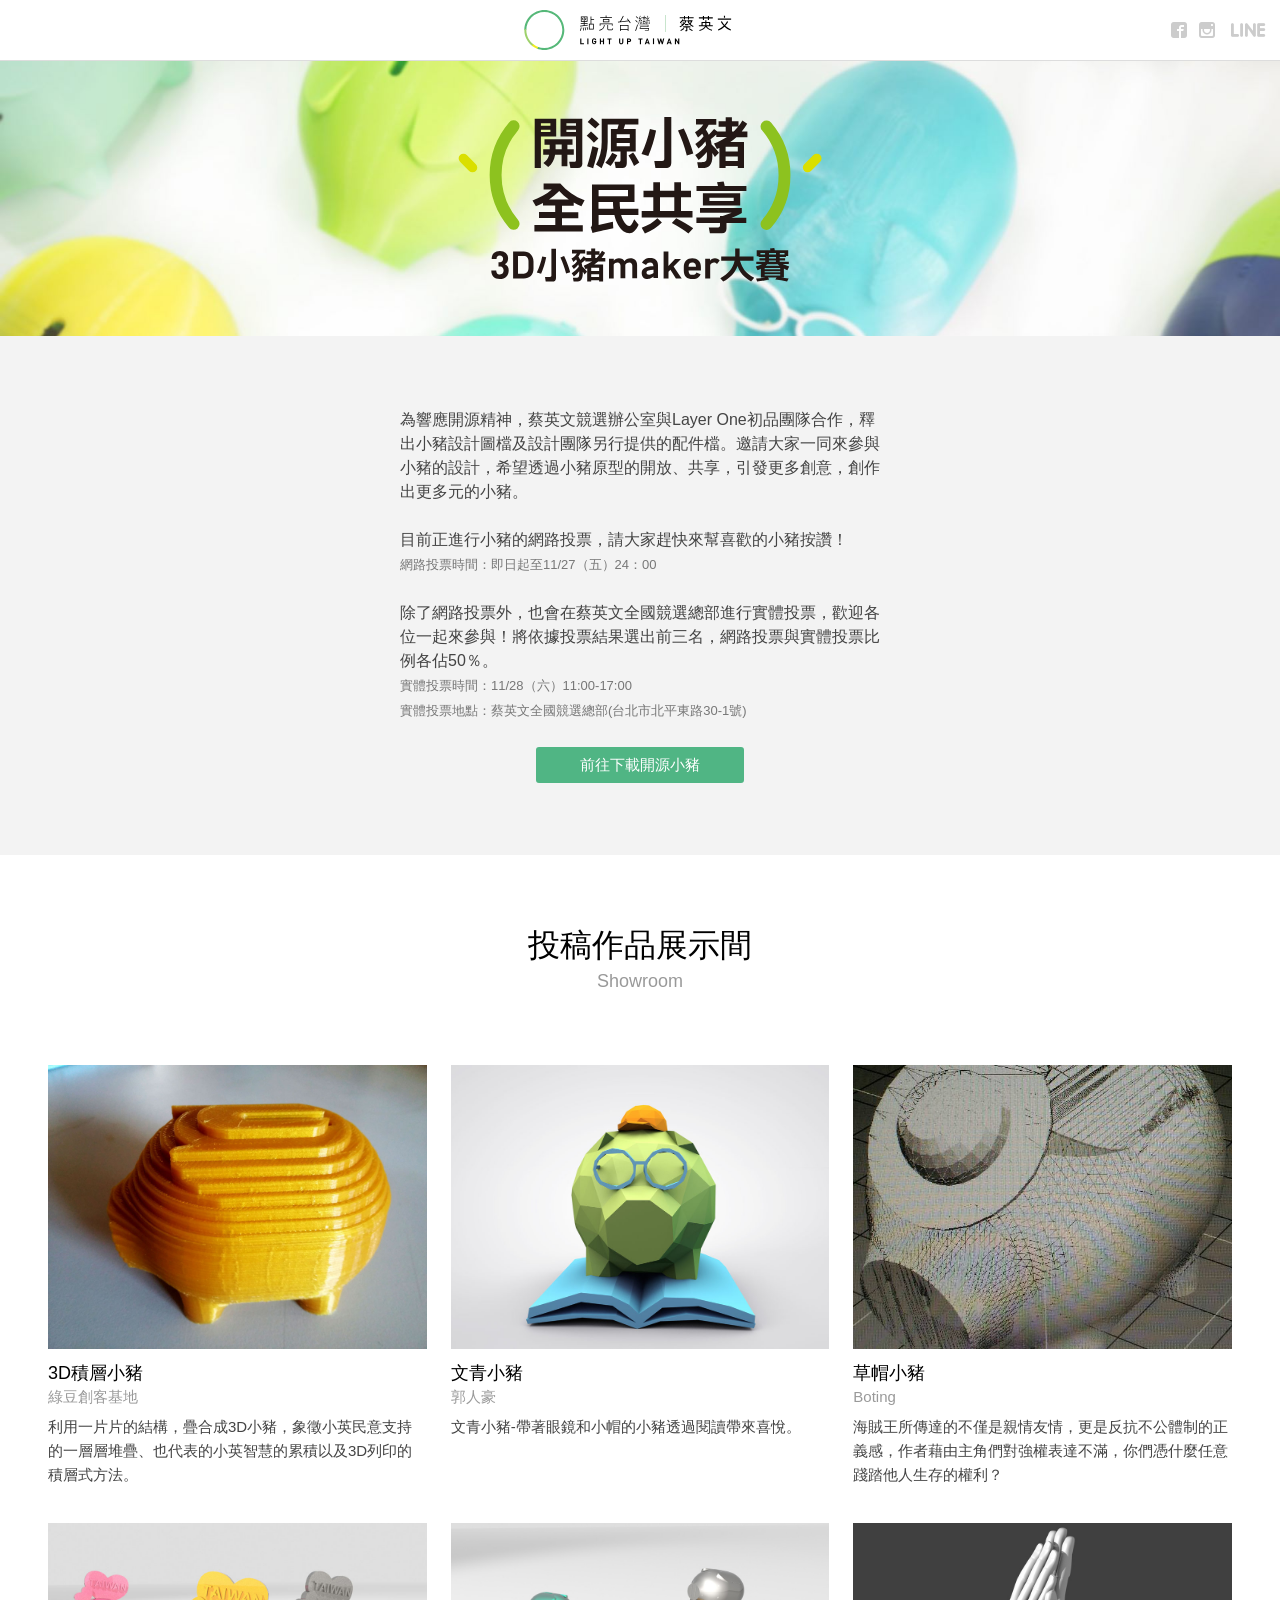
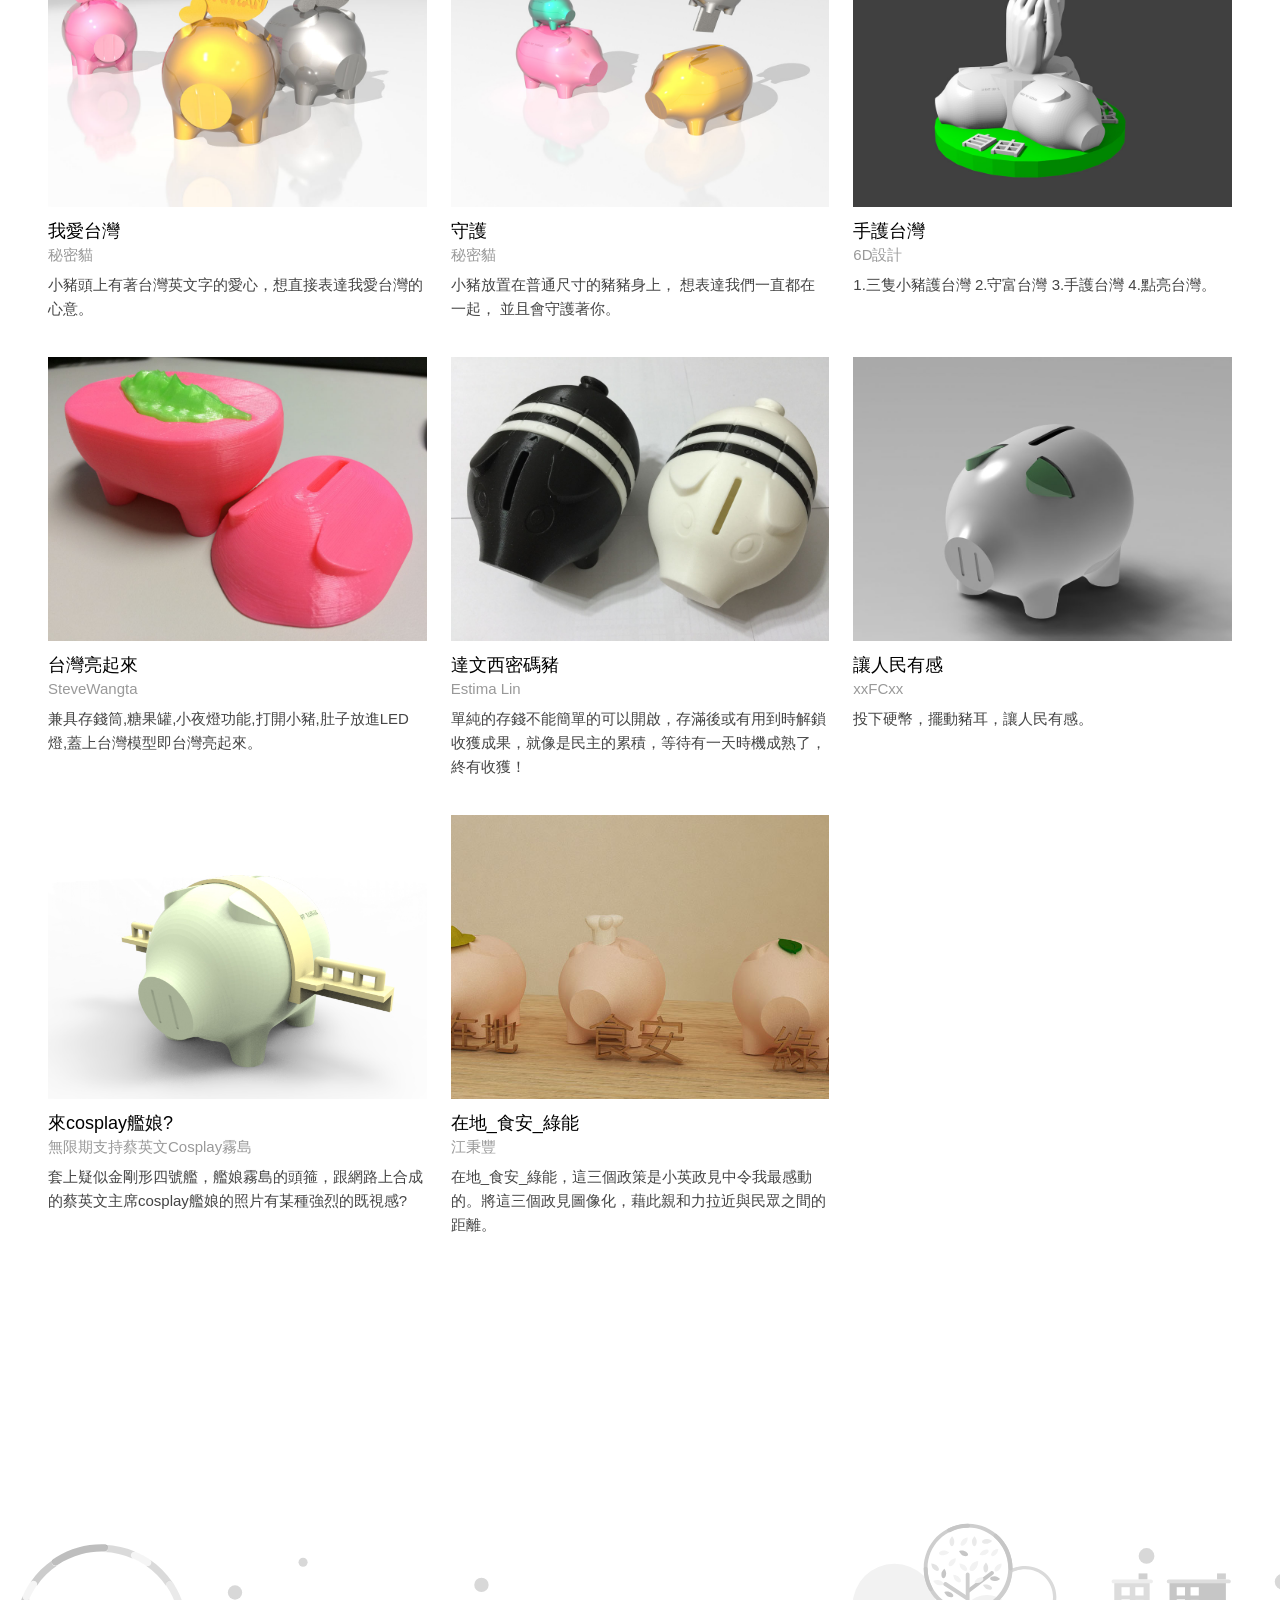
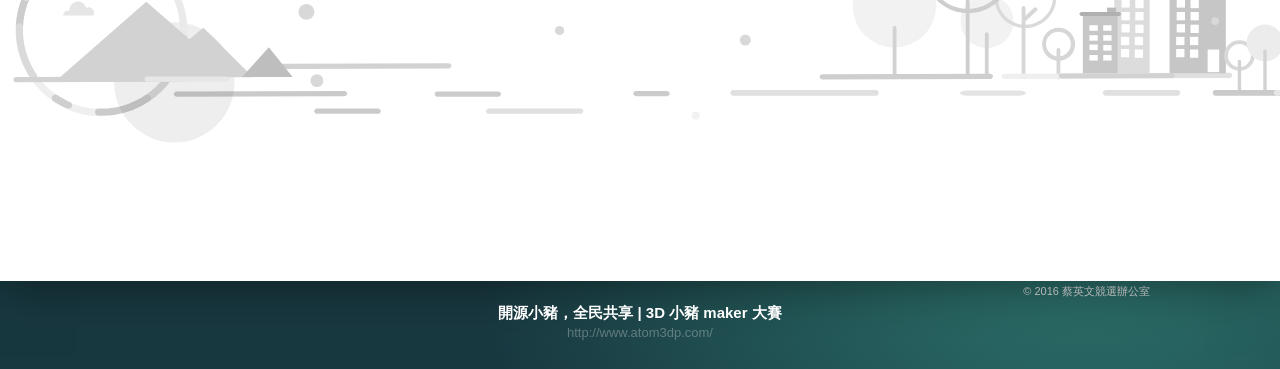
==== index.html @ 20036507 "init" ====
<!DOCTYPE html><html lang="zh-TW"><head><meta content="IE=edge,chrome=1" http-equiv="X-UA-Compatible"><meta charset="utf-8"><meta content="width=device-width, initial-scale=1" name="viewport"><link href="/stylesheets/all.css" media="screen" rel="stylesheet" type="text/css" />
<link href="/vendor/icomoon/style.css" media="screen" rel="stylesheet" type="text/css" /><script src="/vendor/modernizr.custom.76886.js" type="text/javascript"></script><script src="//ajax.googleapis.com/ajax/libs/jquery/1.10.2/jquery.min.js" type="text/javascript"></script>
<script src="/vendor/lazysizes.js" type="text/javascript"></script>
<script src="/vendor/macho.js" type="text/javascript"></script>
<script src="/vendor/jquery.waypoints.min.js" type="text/javascript"></script>
<script src="/javascripts/all.js" type="text/javascript"></script><!--[if IE]><link href="/stylesheets/ie.css" media="screen" rel="stylesheet" type="text/css" /><![endif]--><!--[if lt IE 9]><script src="//html5shim.googlecode.com/svn/trunk/html5.js" type="text/javascript"></script><![endif]--><title>開源小豬，全民共享 | 3D 小豬 maker 大賽</title><meta content="開源小豬，全民共享, 3D 小豬 maker 大賽, 點亮台灣, 蔡英文" name="keywords"><meta content="3D 小豬 maker 大賽網路票選" name="description"><meta content="開源小豬，全民共享 | 3D 小豬 maker 大賽" property="og:title"><meta content="開源小豬，全民共享 | 3D 小豬 maker 大賽" property="og:site_name"><meta content="http://www.atom3dp.com/" property="og:url"><meta content="http://localhost:3000/fb.png" property="og:image"><meta content="3D 小豬 maker 大賽網路票選" property="og:description"><meta content="website" property="og:type"><meta content="100002269303618" property="fb:admins"><meta content="1771807498" property="fb:admins"></head><body><div class="page"><div class="page-inner"><div class="header"><div class="logo"><a href="http://iing.tw">點亮台灣 Light UP TAIWAN</a></div><ul class="social-nav"><li><a class="facebook icon-facebook" href="https://www.facebook.com/tsaiingwen" target="_blank"></a></li><li><a class="instagra icon-instagram" href="https://instagram.com/dpp_on_line/" target="_blank"></a></li><li><a class="line icon-line" href="https://line.me/ti/p/%40jce7961i" target="_blank"></a></li></ul></div><div class="content"><div class="hero"><h1 class="logo"><a href="/">開源小豬全民共享</a></h1></div><div class="introduce"><div class="introduce-inner"><p>為響應開源精神，蔡英文競選辦公室與Layer One初品團隊合作，釋出小豬設計圖檔及設計團隊另行提供的配件檔。邀請大家一同來參與小豬的設計，希望透過小豬原型的開放、共享，引發更多創意，創作出更多元的小豬。</p><p>目前正進行小豬的網路投票，請大家趕快來幫喜歡的小豬按讚！<br><span>網路投票時間：即日起至11/27（五）24：00</span></p><p>除了網路投票外，也會在蔡英文全國競選總部進行實體投票，歡迎各位一起來參與！將依據投票結果選出前三名，網路投票與實體投票比例各佔50％。<br><span>實體投票時間：11/28（六）11:00-17:00</span><br><span>實體投票地點：蔡英文全國競選總部(台北市北平東路30-1號)</span></p><p><a class="btn btn_primary" href="http://iing.tw/3d#pigs-download">前往下載開源小豬</a></p></div></div><div class="showcase" id="showcase"><div class="showcase-header"><h2 class="showcase-header-title">投稿作品展示間</h2><h3 class="showcase-header-sub-title">Showroom</h3></div><div class="showcase-list"><a class="showcase-item" href="/post/1.html"><div class="showcase-item-photo" style="background-image: url('/images/post/1.jpg')"></div><h3 class="showcase-item-case-name">3D積層小豬</h3><div class="showcase-item-author">綠豆創客基地</div><div class="showcase-item-info">利用一片片的結構，疊合成3D小豬，象徵小英民意支持的一層層堆疊、也代表的小英智慧的累積以及3D列印的積層式方法。</div></a><a class="showcase-item" href="/post/2.html"><div class="showcase-item-photo" style="background-image: url('/images/post/2.jpg')"></div><h3 class="showcase-item-case-name">文青小豬</h3><div class="showcase-item-author">郭人豪</div><div class="showcase-item-info">文青小豬-帶著眼鏡和小帽的小豬透過閱讀帶來喜悅。</div></a><a class="showcase-item" href="/post/3.html"><div class="showcase-item-photo" style="background-image: url('/images/post/3.jpg')"></div><h3 class="showcase-item-case-name">草帽小豬</h3><div class="showcase-item-author">Boting</div><div class="showcase-item-info">海賊王所傳達的不僅是親情友情，更是反抗不公體制的正義感，作者藉由主角們對強權表達不滿，你們憑什麼任意踐踏他人生存的權利？ </div></a><a class="showcase-item" href="/post/4.html"><div class="showcase-item-photo" style="background-image: url('/images/post/4.jpg')"></div><h3 class="showcase-item-case-name">我愛台灣</h3><div class="showcase-item-author">秘密貓</div><div class="showcase-item-info">小豬頭上有著台灣英文字的愛心，想直接表達我愛台灣的心意。</div></a><a class="showcase-item" href="/post/5.html"><div class="showcase-item-photo" style="background-image: url('/images/post/5.jpg')"></div><h3 class="showcase-item-case-name">守護</h3><div class="showcase-item-author">秘密貓</div><div class="showcase-item-info">小豬放置在普通尺寸的豬豬身上， 想表達我們一直都在一起， 並且會守護著你。</div></a><a class="showcase-item" href="/post/6.html"><div class="showcase-item-photo" style="background-image: url('/images/post/6.jpg')"></div><h3 class="showcase-item-case-name">手護台灣</h3><div class="showcase-item-author">6D設計</div><div class="showcase-item-info">1.三隻小豬護台灣 2.守富台灣 3.手護台灣 4.點亮台灣。</div></a><a class="showcase-item" href="/post/7.html"><div class="showcase-item-photo" style="background-image: url('/images/post/7.jpg')"></div><h3 class="showcase-item-case-name">台灣亮起來</h3><div class="showcase-item-author">SteveWangta</div><div class="showcase-item-info">兼具存錢筒,糖果罐,小夜燈功能,打開小豬,肚子放進LED燈,蓋上台灣模型即台灣亮起來。</div></a><a class="showcase-item" href="/post/8.html"><div class="showcase-item-photo" style="background-image: url('/images/post/8.jpg')"></div><h3 class="showcase-item-case-name">達文西密碼豬</h3><div class="showcase-item-author">Estima Lin</div><div class="showcase-item-info">單純的存錢不能簡單的可以開啟，存滿後或有用到時解鎖收獲成果，就像是民主的累積，等待有一天時機成熟了，終有收獲！</div></a><a class="showcase-item" href="/post/9.html"><div class="showcase-item-photo" style="background-image: url('/images/post/9.jpg')"></div><h3 class="showcase-item-case-name">讓人民有感</h3><div class="showcase-item-author">xxFCxx</div><div class="showcase-item-info">投下硬幣，擺動豬耳，讓人民有感。</div></a><a class="showcase-item" href="/post/10.html"><div class="showcase-item-photo" style="background-image: url('/images/post/10.jpg')"></div><h3 class="showcase-item-case-name">來cosplay艦娘?</h3><div class="showcase-item-author">無限期支持蔡英文Cosplay霧島</div><div class="showcase-item-info">套上疑似金剛形四號艦，艦娘霧島的頭箍，跟網路上合成的蔡英文主席cosplay艦娘的照片有某種強烈的既視感?</div></a><a class="showcase-item" href="/post/11.html"><div class="showcase-item-photo" style="background-image: url('/images/post/11.jpg')"></div><h3 class="showcase-item-case-name">在地_食安_綠能</h3><div class="showcase-item-author">江秉豐</div><div class="showcase-item-info">在地_食安_綠能，這三個政策是小英政見中令我最感動的。將這三個政見圖像化，藉此親和力拉近與民眾之間的距離。</div></a></div></div></div><div class="page-bottom-illustrator"></div><div class="back-to-top-wrap"><a class="back-to-top" href="#top">Top</a></div></div><div class="site-info"><div class="container"><a href="#top"><div class="site-name">開源小豬，全民共享 | 3D 小豬 maker 大賽</div><div class="site-url">http://www.atom3dp.com/</div></a></div></div></div><div class="footer"><div class="container"><div class="site-list"><a class="site" href="http://donate.iing.tw"><div class="site-logo site-logo_donate"></div><div class="site-meta site-title">蔡英文競選小額募款</div><div class="site-meta site-subtitle">donate.iing.tw</div></a><a class="site" href="http://melody.iing.tw"><div class="site-logo site-logo_melody"></div><div class="site-meta site-title">台灣美樂地</div><div class="site-meta site-subtitle">melody.iing.tw</div></a><a class="site" href="http://light.iing.tw"><div class="site-logo site-logo_hope"></div><div class="site-meta site-title">在地希望線上博覽會</div><div class="site-meta site-subtitle">light.iing.tw</div></a></div></div><div class="footer-logo"></div><div class="copy">&copy; 2016 蔡英文競選辦公室</div></div></body></html>
---- vendor/icomoon/style.css ----
@font-face {
	font-family: 'icomoon';
	src:url('fonts/icomoon.eot?gyjj9i');
	src:url('fonts/icomoon.eot?gyjj9i#iefix') format('embedded-opentype'),
		url('fonts/icomoon.ttf?gyjj9i') format('truetype'),
		url('fonts/icomoon.woff?gyjj9i') format('woff'),
		url('fonts/icomoon.svg?gyjj9i#icomoon') format('svg');
	font-weight: normal;
	font-style: normal;
}

[class^="icon-"], [class*=" icon-"] {
	font-family: 'icomoon';
	speak: none;
	font-style: normal;
	font-weight: normal;
	font-variant: normal;
	text-transform: none;
	line-height: 1;

	/* Better Font Rendering =========== */
	-webkit-font-smoothing: antialiased;
	-moz-osx-font-smoothing: grayscale;
}

.icon-global-light:before {
	content: "\e609";
}
.icon-download:before {
	content: "\e605";
}
.icon-search:before {
	content: "\e600";
}
.icon-facebook:before {
	content: "\e601";
}
.icon-instagram:before {
	content: "\e602";
}
.icon-line:before {
	content: "\e603";
}
.icon-plurk:before {
	content: "\e604";
}
.icon-twitter:before {
	content: "\e606";
}
.icon-youtube:before {
	content: "\e607";
}
.icon-global:before {
	content: "\e60a";
}
.icon-play:before {
	content: "\e800";
}
.icon-circle-up:before {
	content: "\e608";
}
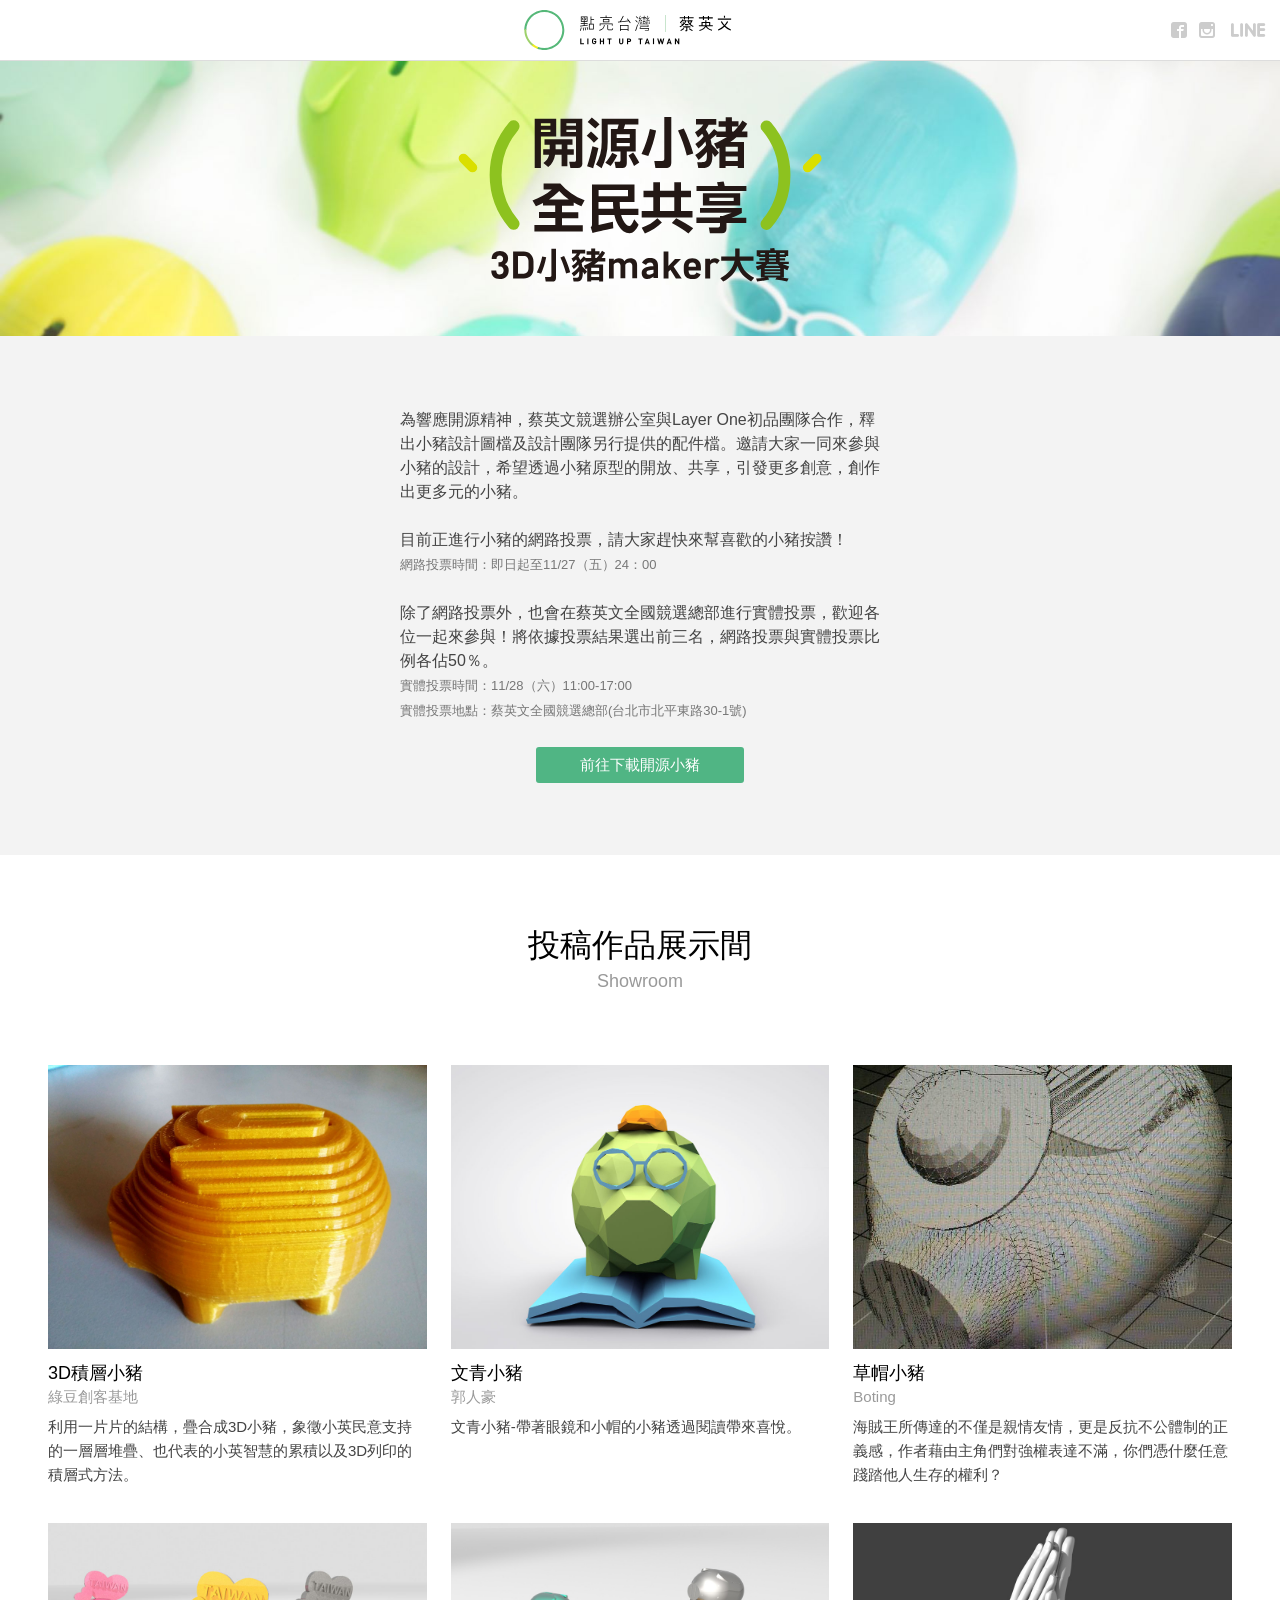
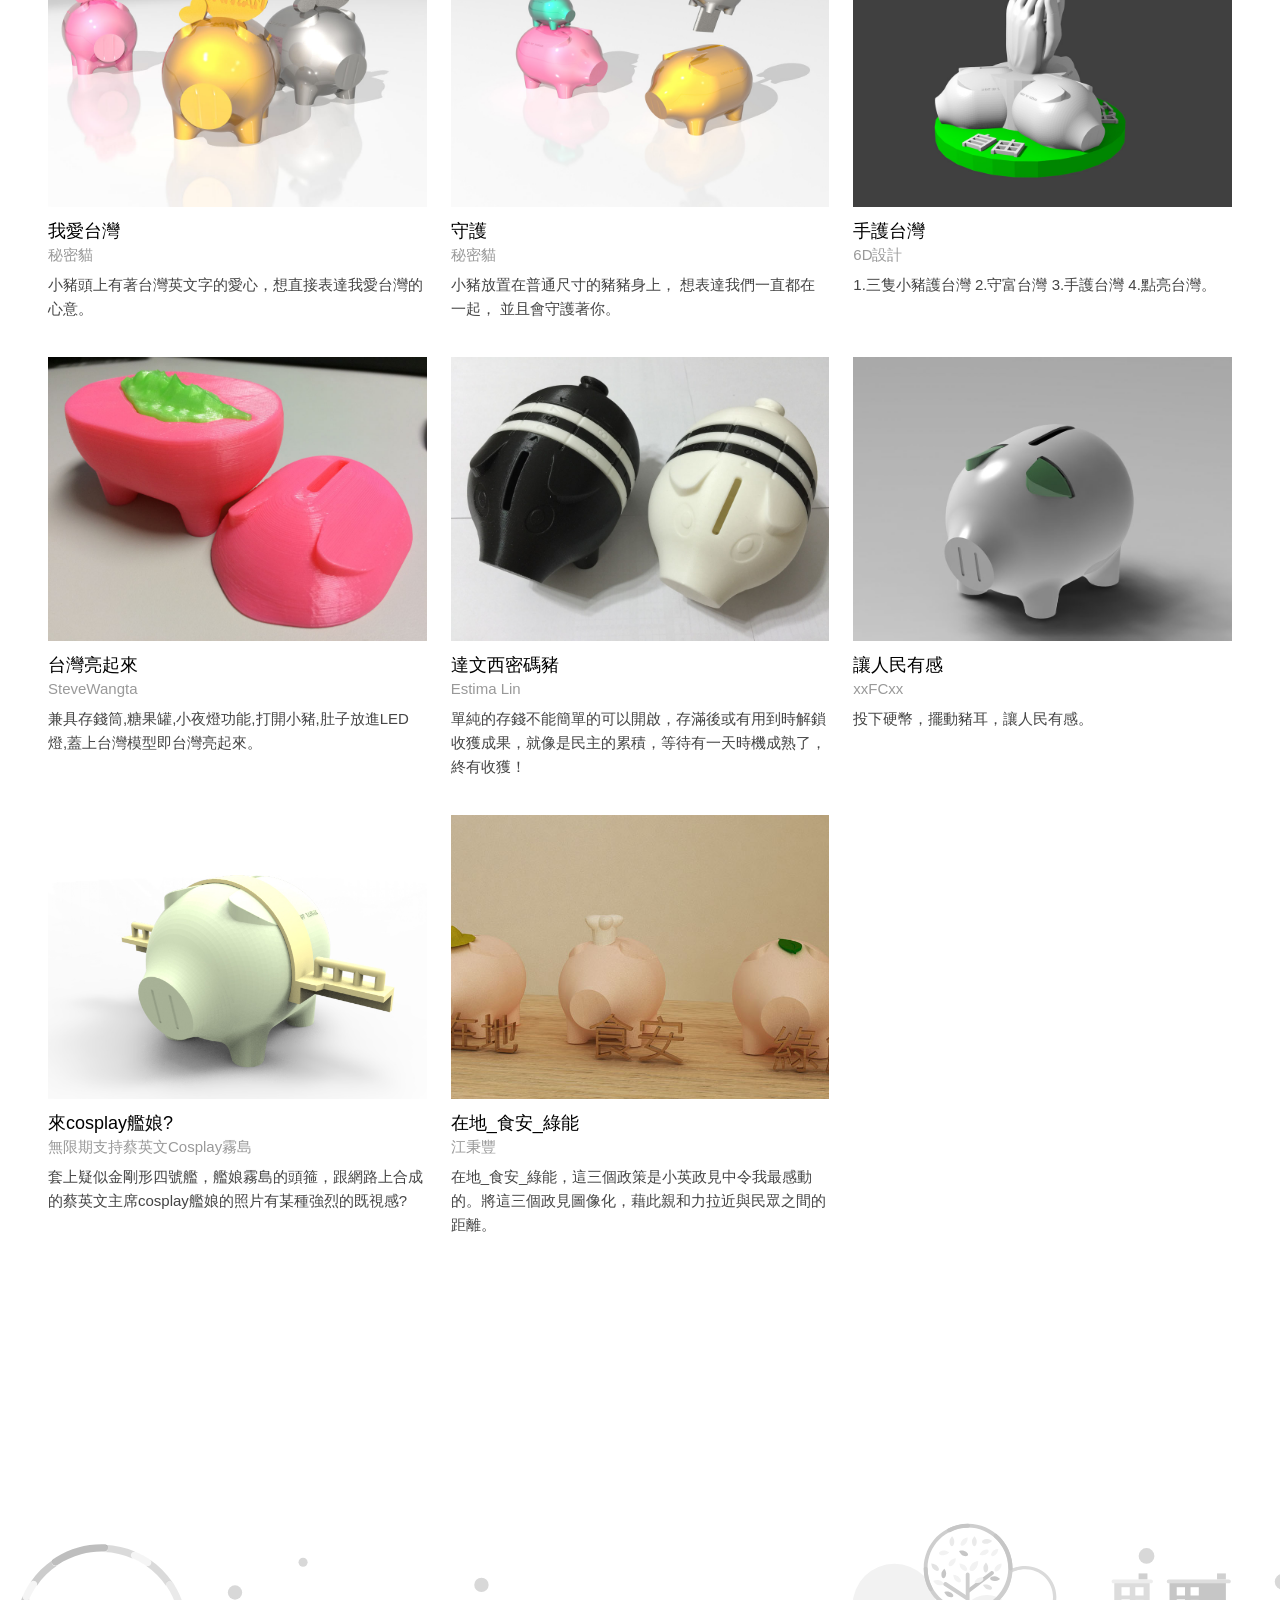
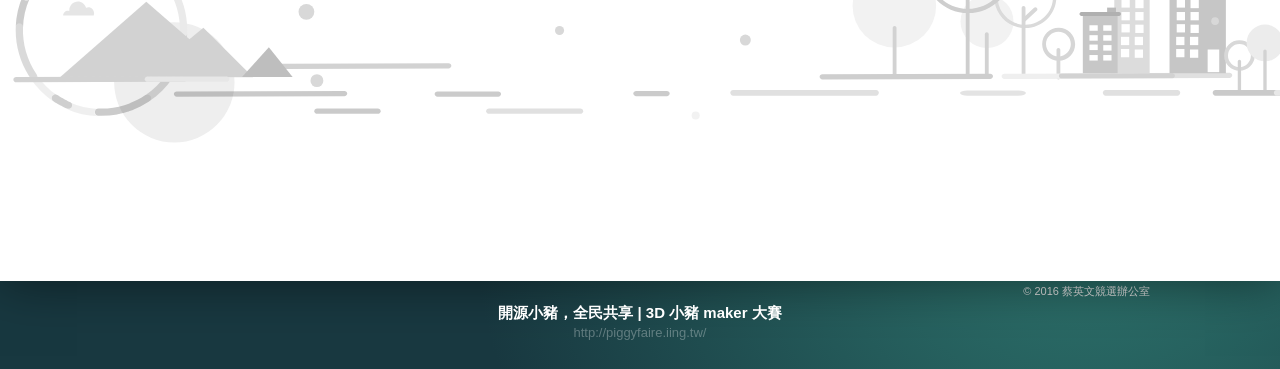
==== commit f501fa05: "update" ====
--- a/index.html
+++ b/index.html
@@ -3,4 +3,4 @@
 <script src="/vendor/lazysizes.js" type="text/javascript"></script>
 <script src="/vendor/macho.js" type="text/javascript"></script>
 <script src="/vendor/jquery.waypoints.min.js" type="text/javascript"></script>
-<script src="/javascripts/all.js" type="text/javascript"></script><!--[if IE]><link href="/stylesheets/ie.css" media="screen" rel="stylesheet" type="text/css" /><![endif]--><!--[if lt IE 9]><script src="//html5shim.googlecode.com/svn/trunk/html5.js" type="text/javascript"></script><![endif]--><title>開源小豬，全民共享 | 3D 小豬 maker 大賽</title><meta content="開源小豬，全民共享, 3D 小豬 maker 大賽, 點亮台灣, 蔡英文" name="keywords"><meta content="3D 小豬 maker 大賽網路票選" name="description"><meta content="開源小豬，全民共享 | 3D 小豬 maker 大賽" property="og:title"><meta content="開源小豬，全民共享 | 3D 小豬 maker 大賽" property="og:site_name"><meta content="http://www.atom3dp.com/" property="og:url"><meta content="http://localhost:3000/fb.png" property="og:image"><meta content="3D 小豬 maker 大賽網路票選" property="og:description"><meta content="website" property="og:type"><meta content="100002269303618" property="fb:admins"><meta content="1771807498" property="fb:admins"></head><body><div class="page"><div class="page-inner"><div class="header"><div class="logo"><a href="http://iing.tw">點亮台灣 Light UP TAIWAN</a></div><ul class="social-nav"><li><a class="facebook icon-facebook" href="https://www.facebook.com/tsaiingwen" target="_blank"></a></li><li><a class="instagra icon-instagram" href="https://instagram.com/dpp_on_line/" target="_blank"></a></li><li><a class="line icon-line" href="https://line.me/ti/p/%40jce7961i" target="_blank"></a></li></ul></div><div class="content"><div class="hero"><h1 class="logo"><a href="/">開源小豬全民共享</a></h1></div><div class="introduce"><div class="introduce-inner"><p>為響應開源精神，蔡英文競選辦公室與Layer One初品團隊合作，釋出小豬設計圖檔及設計團隊另行提供的配件檔。邀請大家一同來參與小豬的設計，希望透過小豬原型的開放、共享，引發更多創意，創作出更多元的小豬。</p><p>目前正進行小豬的網路投票，請大家趕快來幫喜歡的小豬按讚！<br><span>網路投票時間：即日起至11/27（五）24：00</span></p><p>除了網路投票外，也會在蔡英文全國競選總部進行實體投票，歡迎各位一起來參與！將依據投票結果選出前三名，網路投票與實體投票比例各佔50％。<br><span>實體投票時間：11/28（六）11:00-17:00</span><br><span>實體投票地點：蔡英文全國競選總部(台北市北平東路30-1號)</span></p><p><a class="btn btn_primary" href="http://iing.tw/3d#pigs-download">前往下載開源小豬</a></p></div></div><div class="showcase" id="showcase"><div class="showcase-header"><h2 class="showcase-header-title">投稿作品展示間</h2><h3 class="showcase-header-sub-title">Showroom</h3></div><div class="showcase-list"><a class="showcase-item" href="/post/1.html"><div class="showcase-item-photo" style="background-image: url('/images/post/1.jpg')"></div><h3 class="showcase-item-case-name">3D積層小豬</h3><div class="showcase-item-author">綠豆創客基地</div><div class="showcase-item-info">利用一片片的結構，疊合成3D小豬，象徵小英民意支持的一層層堆疊、也代表的小英智慧的累積以及3D列印的積層式方法。</div></a><a class="showcase-item" href="/post/2.html"><div class="showcase-item-photo" style="background-image: url('/images/post/2.jpg')"></div><h3 class="showcase-item-case-name">文青小豬</h3><div class="showcase-item-author">郭人豪</div><div class="showcase-item-info">文青小豬-帶著眼鏡和小帽的小豬透過閱讀帶來喜悅。</div></a><a class="showcase-item" href="/post/3.html"><div class="showcase-item-photo" style="background-image: url('/images/post/3.jpg')"></div><h3 class="showcase-item-case-name">草帽小豬</h3><div class="showcase-item-author">Boting</div><div class="showcase-item-info">海賊王所傳達的不僅是親情友情，更是反抗不公體制的正義感，作者藉由主角們對強權表達不滿，你們憑什麼任意踐踏他人生存的權利？ </div></a><a class="showcase-item" href="/post/4.html"><div class="showcase-item-photo" style="background-image: url('/images/post/4.jpg')"></div><h3 class="showcase-item-case-name">我愛台灣</h3><div class="showcase-item-author">秘密貓</div><div class="showcase-item-info">小豬頭上有著台灣英文字的愛心，想直接表達我愛台灣的心意。</div></a><a class="showcase-item" href="/post/5.html"><div class="showcase-item-photo" style="background-image: url('/images/post/5.jpg')"></div><h3 class="showcase-item-case-name">守護</h3><div class="showcase-item-author">秘密貓</div><div class="showcase-item-info">小豬放置在普通尺寸的豬豬身上， 想表達我們一直都在一起， 並且會守護著你。</div></a><a class="showcase-item" href="/post/6.html"><div class="showcase-item-photo" style="background-image: url('/images/post/6.jpg')"></div><h3 class="showcase-item-case-name">手護台灣</h3><div class="showcase-item-author">6D設計</div><div class="showcase-item-info">1.三隻小豬護台灣 2.守富台灣 3.手護台灣 4.點亮台灣。</div></a><a class="showcase-item" href="/post/7.html"><div class="showcase-item-photo" style="background-image: url('/images/post/7.jpg')"></div><h3 class="showcase-item-case-name">台灣亮起來</h3><div class="showcase-item-author">SteveWangta</div><div class="showcase-item-info">兼具存錢筒,糖果罐,小夜燈功能,打開小豬,肚子放進LED燈,蓋上台灣模型即台灣亮起來。</div></a><a class="showcase-item" href="/post/8.html"><div class="showcase-item-photo" style="background-image: url('/images/post/8.jpg')"></div><h3 class="showcase-item-case-name">達文西密碼豬</h3><div class="showcase-item-author">Estima Lin</div><div class="showcase-item-info">單純的存錢不能簡單的可以開啟，存滿後或有用到時解鎖收獲成果，就像是民主的累積，等待有一天時機成熟了，終有收獲！</div></a><a class="showcase-item" href="/post/9.html"><div class="showcase-item-photo" style="background-image: url('/images/post/9.jpg')"></div><h3 class="showcase-item-case-name">讓人民有感</h3><div class="showcase-item-author">xxFCxx</div><div class="showcase-item-info">投下硬幣，擺動豬耳，讓人民有感。</div></a><a class="showcase-item" href="/post/10.html"><div class="showcase-item-photo" style="background-image: url('/images/post/10.jpg')"></div><h3 class="showcase-item-case-name">來cosplay艦娘?</h3><div class="showcase-item-author">無限期支持蔡英文Cosplay霧島</div><div class="showcase-item-info">套上疑似金剛形四號艦，艦娘霧島的頭箍，跟網路上合成的蔡英文主席cosplay艦娘的照片有某種強烈的既視感?</div></a><a class="showcase-item" href="/post/11.html"><div class="showcase-item-photo" style="background-image: url('/images/post/11.jpg')"></div><h3 class="showcase-item-case-name">在地_食安_綠能</h3><div class="showcase-item-author">江秉豐</div><div class="showcase-item-info">在地_食安_綠能，這三個政策是小英政見中令我最感動的。將這三個政見圖像化，藉此親和力拉近與民眾之間的距離。</div></a></div></div></div><div class="page-bottom-illustrator"></div><div class="back-to-top-wrap"><a class="back-to-top" href="#top">Top</a></div></div><div class="site-info"><div class="container"><a href="#top"><div class="site-name">開源小豬，全民共享 | 3D 小豬 maker 大賽</div><div class="site-url">http://www.atom3dp.com/</div></a></div></div></div><div class="footer"><div class="container"><div class="site-list"><a class="site" href="http://donate.iing.tw"><div class="site-logo site-logo_donate"></div><div class="site-meta site-title">蔡英文競選小額募款</div><div class="site-meta site-subtitle">donate.iing.tw</div></a><a class="site" href="http://melody.iing.tw"><div class="site-logo site-logo_melody"></div><div class="site-meta site-title">台灣美樂地</div><div class="site-meta site-subtitle">melody.iing.tw</div></a><a class="site" href="http://light.iing.tw"><div class="site-logo site-logo_hope"></div><div class="site-meta site-title">在地希望線上博覽會</div><div class="site-meta site-subtitle">light.iing.tw</div></a></div></div><div class="footer-logo"></div><div class="copy">&copy; 2016 蔡英文競選辦公室</div></div></body></html>+<script src="/javascripts/all.js" type="text/javascript"></script><!--[if IE]><link href="/stylesheets/ie.css" media="screen" rel="stylesheet" type="text/css" /><![endif]--><!--[if lt IE 9]><script src="//html5shim.googlecode.com/svn/trunk/html5.js" type="text/javascript"></script><![endif]--><title>開源小豬，全民共享 | 3D 小豬 maker 大賽</title><meta content="開源小豬，全民共享, 3D 小豬 maker 大賽, 點亮台灣, 蔡英文" name="keywords"><meta content="3D 小豬 maker 大賽網路票選" name="description"><meta content="開源小豬，全民共享 | 3D 小豬 maker 大賽" property="og:title"><meta content="開源小豬，全民共享 | 3D 小豬 maker 大賽" property="og:site_name"><meta content="http://piggyfaire.iing.tw/" property="og:url"><meta content="http://localhost:3000/fb.png" property="og:image"><meta content="3D 小豬 maker 大賽網路票選" property="og:description"><meta content="website" property="og:type"><meta content="100002269303618" property="fb:admins"><meta content="1771807498" property="fb:admins"></head><body><div class="page"><div class="page-inner"><div class="header"><div class="logo"><a href="http://iing.tw">點亮台灣 Light UP TAIWAN</a></div><ul class="social-nav"><li><a class="facebook icon-facebook" href="https://www.facebook.com/tsaiingwen" target="_blank"></a></li><li><a class="instagra icon-instagram" href="https://instagram.com/dpp_on_line/" target="_blank"></a></li><li><a class="line icon-line" href="https://line.me/ti/p/%40jce7961i" target="_blank"></a></li></ul></div><div class="content"><div class="hero"><h1 class="logo"><a href="/">開源小豬全民共享</a></h1></div><div class="introduce"><div class="introduce-inner"><p>為響應開源精神，蔡英文競選辦公室與Layer One初品團隊合作，釋出小豬設計圖檔及設計團隊另行提供的配件檔。邀請大家一同來參與小豬的設計，希望透過小豬原型的開放、共享，引發更多創意，創作出更多元的小豬。</p><p>目前正進行小豬的網路投票，請大家趕快來幫喜歡的小豬按讚！<br><span>網路投票時間：即日起至11/27（五）24：00</span></p><p>除了網路投票外，也會在蔡英文全國競選總部進行實體投票，歡迎各位一起來參與！將依據投票結果選出前三名，網路投票與實體投票比例各佔50％。<br><span>實體投票時間：11/28（六）11:00-17:00</span><br><span>實體投票地點：蔡英文全國競選總部(台北市北平東路30-1號)</span></p><p><a class="btn btn_primary" href="http://iing.tw/3d#pigs-download">前往下載開源小豬</a></p></div></div><div class="showcase" id="showcase"><div class="showcase-header"><h2 class="showcase-header-title">投稿作品展示間</h2><h3 class="showcase-header-sub-title">Showroom</h3></div><div class="showcase-list"><a class="showcase-item" href="/post/1.html"><div class="showcase-item-photo" style="background-image: url('/images/post/1.jpg')"></div><h3 class="showcase-item-case-name">3D積層小豬</h3><div class="showcase-item-author">綠豆創客基地</div><div class="showcase-item-info">利用一片片的結構，疊合成3D小豬，象徵小英民意支持的一層層堆疊、也代表的小英智慧的累積以及3D列印的積層式方法。</div></a><a class="showcase-item" href="/post/2.html"><div class="showcase-item-photo" style="background-image: url('/images/post/2.jpg')"></div><h3 class="showcase-item-case-name">文青小豬</h3><div class="showcase-item-author">郭人豪</div><div class="showcase-item-info">文青小豬-帶著眼鏡和小帽的小豬透過閱讀帶來喜悅。</div></a><a class="showcase-item" href="/post/3.html"><div class="showcase-item-photo" style="background-image: url('/images/post/3.jpg')"></div><h3 class="showcase-item-case-name">草帽小豬</h3><div class="showcase-item-author">Boting</div><div class="showcase-item-info">海賊王所傳達的不僅是親情友情，更是反抗不公體制的正義感，作者藉由主角們對強權表達不滿，你們憑什麼任意踐踏他人生存的權利？ </div></a><a class="showcase-item" href="/post/4.html"><div class="showcase-item-photo" style="background-image: url('/images/post/4.jpg')"></div><h3 class="showcase-item-case-name">我愛台灣</h3><div class="showcase-item-author">秘密貓</div><div class="showcase-item-info">小豬頭上有著台灣英文字的愛心，想直接表達我愛台灣的心意。</div></a><a class="showcase-item" href="/post/5.html"><div class="showcase-item-photo" style="background-image: url('/images/post/5.jpg')"></div><h3 class="showcase-item-case-name">守護</h3><div class="showcase-item-author">秘密貓</div><div class="showcase-item-info">小豬放置在普通尺寸的豬豬身上， 想表達我們一直都在一起， 並且會守護著你。</div></a><a class="showcase-item" href="/post/6.html"><div class="showcase-item-photo" style="background-image: url('/images/post/6.jpg')"></div><h3 class="showcase-item-case-name">手護台灣</h3><div class="showcase-item-author">6D設計</div><div class="showcase-item-info">1.三隻小豬護台灣 2.守富台灣 3.手護台灣 4.點亮台灣。</div></a><a class="showcase-item" href="/post/7.html"><div class="showcase-item-photo" style="background-image: url('/images/post/7.jpg')"></div><h3 class="showcase-item-case-name">台灣亮起來</h3><div class="showcase-item-author">SteveWangta</div><div class="showcase-item-info">兼具存錢筒,糖果罐,小夜燈功能,打開小豬,肚子放進LED燈,蓋上台灣模型即台灣亮起來。</div></a><a class="showcase-item" href="/post/8.html"><div class="showcase-item-photo" style="background-image: url('/images/post/8.jpg')"></div><h3 class="showcase-item-case-name">達文西密碼豬</h3><div class="showcase-item-author">Estima Lin</div><div class="showcase-item-info">單純的存錢不能簡單的可以開啟，存滿後或有用到時解鎖收獲成果，就像是民主的累積，等待有一天時機成熟了，終有收獲！</div></a><a class="showcase-item" href="/post/9.html"><div class="showcase-item-photo" style="background-image: url('/images/post/9.jpg')"></div><h3 class="showcase-item-case-name">讓人民有感</h3><div class="showcase-item-author">xxFCxx</div><div class="showcase-item-info">投下硬幣，擺動豬耳，讓人民有感。</div></a><a class="showcase-item" href="/post/10.html"><div class="showcase-item-photo" style="background-image: url('/images/post/10.jpg')"></div><h3 class="showcase-item-case-name">來cosplay艦娘?</h3><div class="showcase-item-author">無限期支持蔡英文Cosplay霧島</div><div class="showcase-item-info">套上疑似金剛形四號艦，艦娘霧島的頭箍，跟網路上合成的蔡英文主席cosplay艦娘的照片有某種強烈的既視感?</div></a><a class="showcase-item" href="/post/11.html"><div class="showcase-item-photo" style="background-image: url('/images/post/11.jpg')"></div><h3 class="showcase-item-case-name">在地_食安_綠能</h3><div class="showcase-item-author">江秉豐</div><div class="showcase-item-info">在地_食安_綠能，這三個政策是小英政見中令我最感動的。將這三個政見圖像化，藉此親和力拉近與民眾之間的距離。</div></a></div></div></div><div class="page-bottom-illustrator"></div><div class="back-to-top-wrap"><a class="back-to-top" href="#top">Top</a></div></div><div class="site-info"><div class="container"><a href="#top"><div class="site-name">開源小豬，全民共享 | 3D 小豬 maker 大賽</div><div class="site-url">http://piggyfaire.iing.tw/</div></a></div></div></div><div class="footer"><div class="container"><div class="site-list"><a class="site" href="http://donate.iing.tw"><div class="site-logo site-logo_donate"></div><div class="site-meta site-title">蔡英文競選小額募款</div><div class="site-meta site-subtitle">donate.iing.tw</div></a><a class="site" href="http://melody.iing.tw"><div class="site-logo site-logo_melody"></div><div class="site-meta site-title">台灣美樂地</div><div class="site-meta site-subtitle">melody.iing.tw</div></a><a class="site" href="http://light.iing.tw"><div class="site-logo site-logo_hope"></div><div class="site-meta site-title">在地希望線上博覽會</div><div class="site-meta site-subtitle">light.iing.tw</div></a></div></div><div class="footer-logo"></div><div class="copy">&copy; 2016 蔡英文競選辦公室</div></div></body></html>
